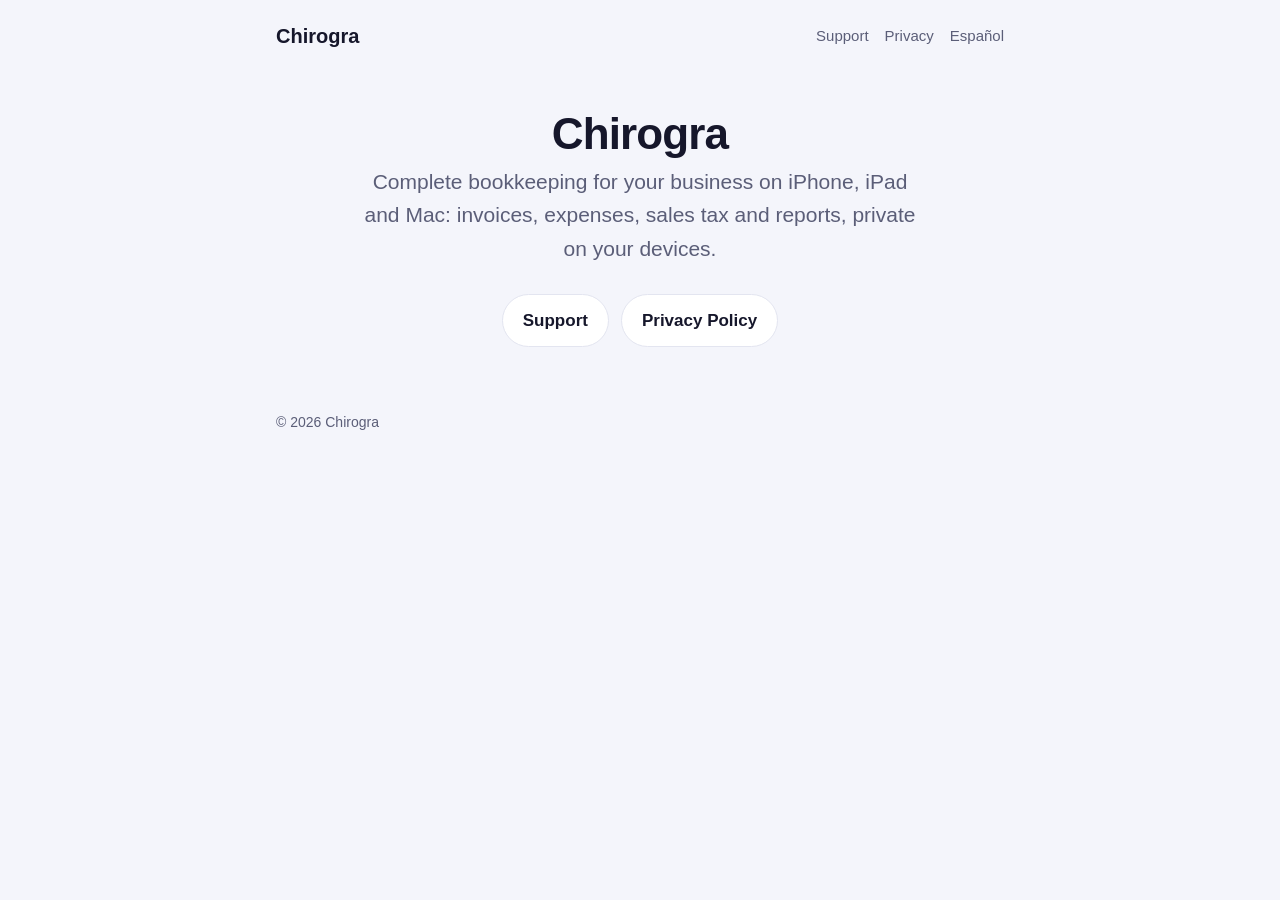
==== sitio/en/index.html @ 36f32762 "feat(sitio): portada, privacidad y soporte en español e inglés para la App Store - sitio/ con /priva" ====
<!doctype html>
<html lang="en">
<head>
<meta charset="utf-8">
<meta name="viewport" content="width=device-width, initial-scale=1">
<title>Chirogra · Bookkeeping for small business</title>
<meta name="description" content="Chirogra: complete bookkeeping for small businesses on iPhone, iPad and Mac. Invoices, expenses, sales tax and reports, private on your devices.">
<link rel="stylesheet" href="../estilos.css">
<link rel="alternate" hreflang="es" href="../">
</head>
<body>
<header class="sitio">
  <a class="marca" href="./">Chirogra</a>
  <nav><a href="../support/">Support</a><a href="../privacy/">Privacy</a><a href="../" lang="es">Español</a></nav>
</header>
<main class="portada">
  <h1>Chirogra</h1>
  <p class="lema">Complete bookkeeping for your business on iPhone, iPad and Mac: invoices, expenses, sales tax and reports, private on your devices.</p>
  <div class="enlaces">
    <a class="boton" href="../support/">Support</a>
    <a class="boton" href="../privacy/">Privacy Policy</a>
  </div>
</main>
<footer>© 2026 Chirogra</footer>
</body>
</html>
---- sitio/estilos.css ----
:root {
  --fondo: #f4f5fb;
  --superficie: #ffffff;
  --tinta: #16172b;
  --tinta2: #5b5e78;
  --marca: #3b3fd4;
  --borde: #e3e5f0;
  color-scheme: light dark;
}
@media (prefers-color-scheme: dark) {
  :root {
    --fondo: #0e0f1a;
    --superficie: #181a2a;
    --tinta: #f1f2fa;
    --tinta2: #a7aac4;
    --marca: #8f93ff;
    --borde: #2a2d44;
  }
}
* { box-sizing: border-box; }
body {
  margin: 0;
  background: var(--fondo);
  color: var(--tinta);
  font: 17px/1.6 -apple-system, BlinkMacSystemFont, "SF Pro Text", "Segoe UI", Roboto, sans-serif;
  -webkit-text-size-adjust: 100%;
}
main { max-width: 760px; margin: 0 auto; padding: 32px 16px 64px; }
header.sitio {
  max-width: 760px; margin: 0 auto; padding: 20px 16px 0;
  display: flex; align-items: center; justify-content: space-between; gap: 12px; flex-wrap: wrap;
}
header.sitio a.marca { color: var(--tinta); text-decoration: none; font-weight: 700; font-size: 20px; }
nav a { color: var(--tinta2); text-decoration: none; margin-left: 16px; font-size: 15px; }
nav a:hover, a { color: var(--marca); }
h1 { font-size: 34px; line-height: 1.2; margin: 8px 0 4px; letter-spacing: -0.02em; }
h2 { font-size: 21px; margin: 32px 0 8px; }
p, li { color: var(--tinta); }
.fecha, .nota { color: var(--tinta2); font-size: 15px; }
.tarjeta {
  background: var(--superficie); border: 1px solid var(--borde); border-radius: 18px;
  padding: 20px 22px; margin: 16px 0;
}
.portada { text-align: center; padding-top: 48px; }
.portada h1 { font-size: 44px; }
.portada .lema { font-size: 21px; color: var(--tinta2); margin: 0 auto 28px; max-width: 560px; }
.enlaces { display: flex; gap: 12px; justify-content: center; flex-wrap: wrap; }
.boton {
  display: inline-block; padding: 12px 20px; border-radius: 999px; text-decoration: none; font-weight: 600;
  background: var(--superficie); border: 1px solid var(--borde); color: var(--tinta);
}
footer { max-width: 760px; margin: 0 auto; padding: 0 16px 40px; color: var(--tinta2); font-size: 14px; }
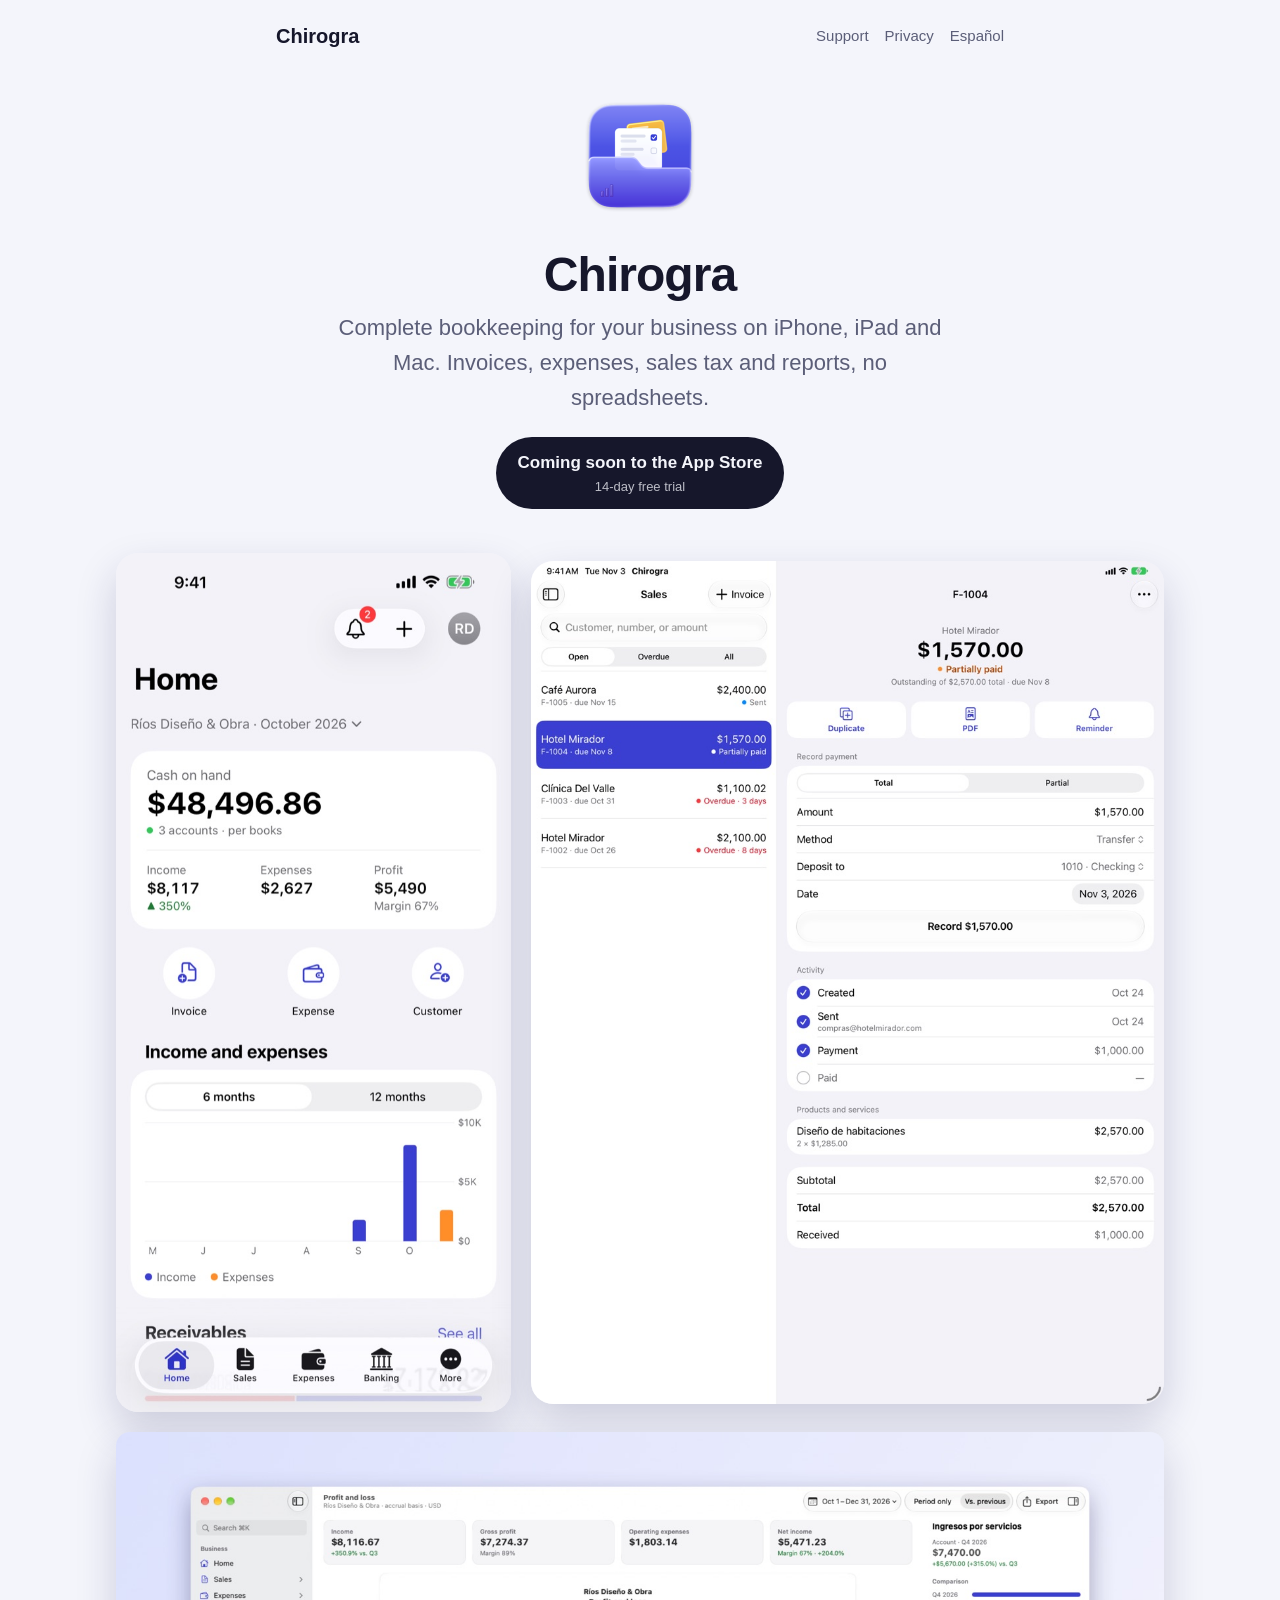
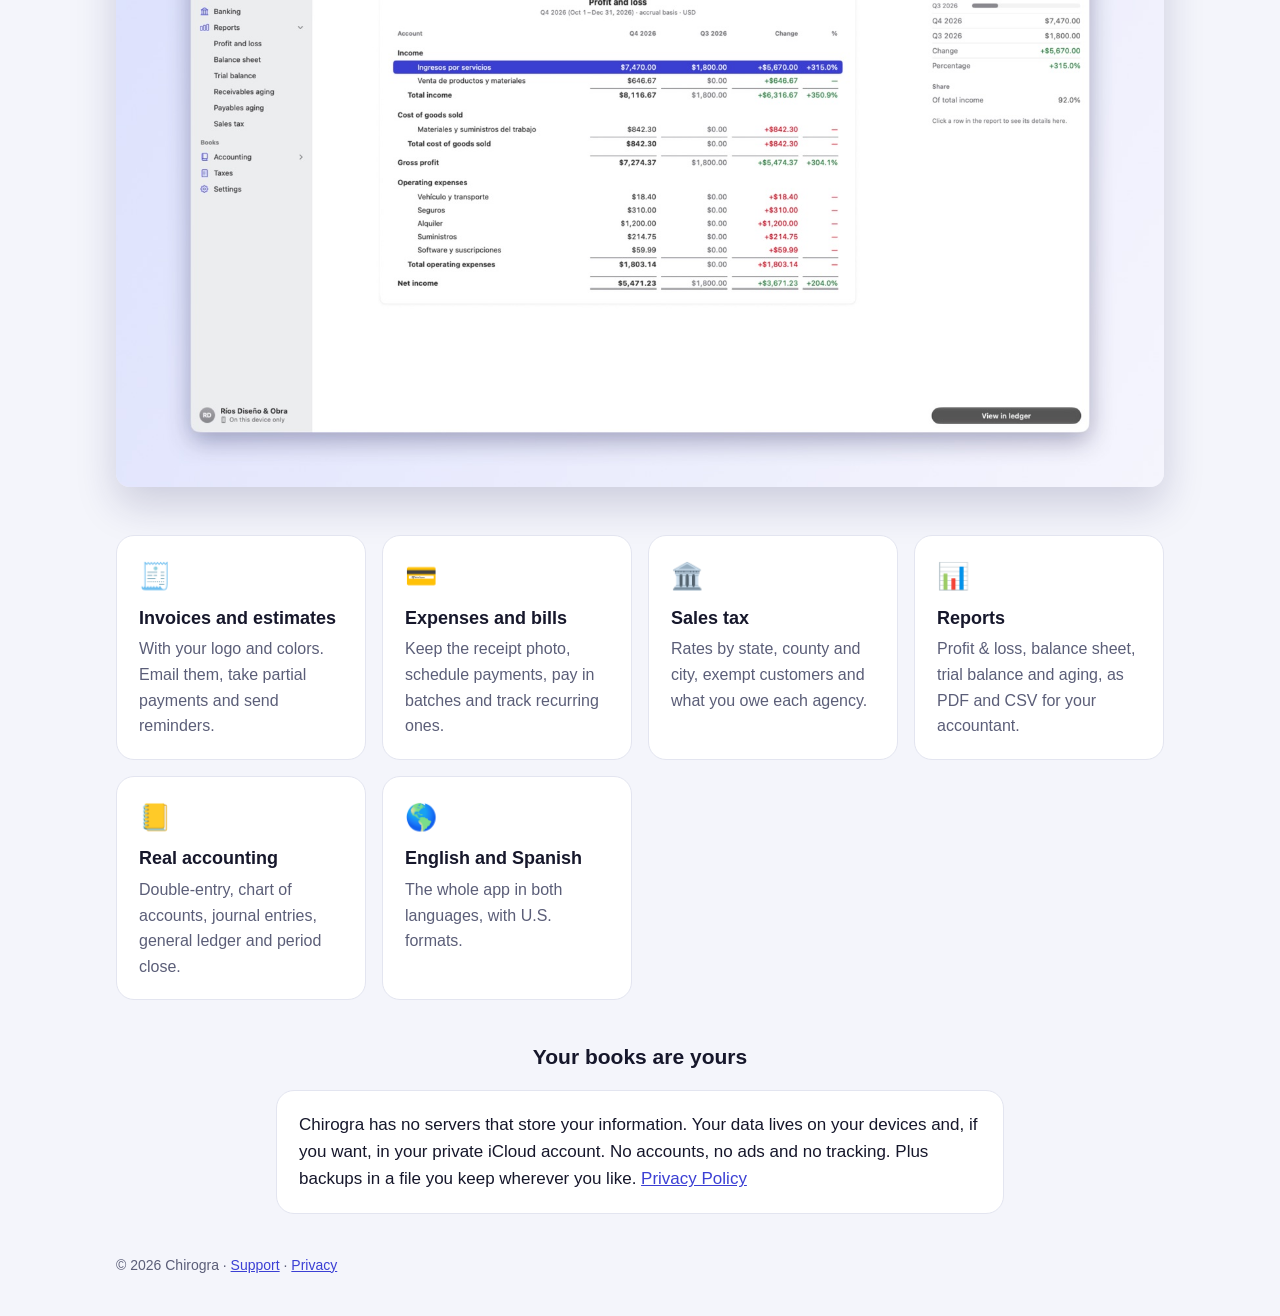
==== commit 30ee87d7: "feat(sitio): portada completa con ícono, capturas y funciones (es/en) Co-Authored-By: Claude Opus 5." ====
--- a/sitio/en/index.html
+++ b/sitio/en/index.html
@@ -5,22 +5,44 @@
 <meta name="viewport" content="width=device-width, initial-scale=1">
 <title>Chirogra · Bookkeeping for small business</title>
 <meta name="description" content="Chirogra: complete bookkeeping for small businesses on iPhone, iPad and Mac. Invoices, expenses, sales tax and reports, private on your devices.">
+<link rel="icon" href="../img/icono.png">
+<link rel="apple-touch-icon" href="../img/icono.png">
 <link rel="stylesheet" href="../estilos.css">
 <link rel="alternate" hreflang="es" href="../">
 </head>
 <body>
-<header class="sitio">
+<header class="sitio ancho">
   <a class="marca" href="./">Chirogra</a>
   <nav><a href="../support/">Support</a><a href="../privacy/">Privacy</a><a href="../" lang="es">Español</a></nav>
 </header>
-<main class="portada">
+
+<section class="heroe">
+  <img class="icono" src="../img/icono.png" alt="Chirogra icon" width="128" height="128">
   <h1>Chirogra</h1>
-  <p class="lema">Complete bookkeeping for your business on iPhone, iPad and Mac: invoices, expenses, sales tax and reports, private on your devices.</p>
-  <div class="enlaces">
-    <a class="boton" href="../support/">Support</a>
-    <a class="boton" href="../privacy/">Privacy Policy</a>
-  </div>
-</main>
-<footer>© 2026 Chirogra</footer>
+  <p class="lema">Complete bookkeeping for your business on iPhone, iPad and Mac. Invoices, expenses, sales tax and reports, no spreadsheets.</p>
+  <span class="insignia">Coming soon to the App Store<small>14-day free trial</small></span>
+</section>
+
+<section class="capturas" aria-label="Chirogra screenshots">
+  <img src="../img/iphone-en.jpg" alt="Chirogra Home on iPhone: cash, income, expenses and profit for the month" width="600" height="1303" loading="lazy">
+  <img src="../img/ipad-en.jpg" alt="Sales on iPad: the invoice list and one invoice with its payment" width="900" height="1200" loading="lazy">
+  <img class="mac" src="../img/mac-en.jpg" alt="Profit and loss on Mac, compared with the previous quarter" width="1600" height="1000" loading="lazy">
+</section>
+
+<section class="funciones">
+  <div class="tarjeta"><div class="simbolo">🧾</div><h3>Invoices and estimates</h3><p>With your logo and colors. Email them, take partial payments and send reminders.</p></div>
+  <div class="tarjeta"><div class="simbolo">💳</div><h3>Expenses and bills</h3><p>Keep the receipt photo, schedule payments, pay in batches and track recurring ones.</p></div>
+  <div class="tarjeta"><div class="simbolo">🏛️</div><h3>Sales tax</h3><p>Rates by state, county and city, exempt customers and what you owe each agency.</p></div>
+  <div class="tarjeta"><div class="simbolo">📊</div><h3>Reports</h3><p>Profit &amp; loss, balance sheet, trial balance and aging, as PDF and CSV for your accountant.</p></div>
+  <div class="tarjeta"><div class="simbolo">📒</div><h3>Real accounting</h3><p>Double-entry, chart of accounts, journal entries, general ledger and period close.</p></div>
+  <div class="tarjeta"><div class="simbolo">🌎</div><h3>English and Spanish</h3><p>The whole app in both languages, with U.S. formats.</p></div>
+</section>
+
+<section class="privado">
+  <h2>Your books are yours</h2>
+  <div class="tarjeta">Chirogra has no servers that store your information. Your data lives on your devices and, if you want, in your private iCloud account. No accounts, no ads and no tracking. Plus backups in a file you keep wherever you like. <a href="../privacy/">Privacy Policy</a></div>
+</section>
+
+<footer class="ancho" style="margin-top:40px">© 2026 Chirogra · <a href="../support/">Support</a> · <a href="../privacy/">Privacy</a></footer>
 </body>
 </html>
--- a/sitio/estilos.css
+++ b/sitio/estilos.css
@@ -50,3 +50,38 @@
   background: var(--superficie); border: 1px solid var(--borde); color: var(--tinta);
 }
 footer { max-width: 760px; margin: 0 auto; padding: 0 16px 40px; color: var(--tinta2); font-size: 14px; }
+
+/* Portada */
+.ancho { max-width: 1080px; }
+.heroe { text-align: center; padding: 40px 16px 8px; }
+.heroe img.icono { width: 128px; height: 128px; }
+.heroe h1 { font-size: 48px; margin: 18px 0 6px; }
+.heroe .lema { font-size: 22px; color: var(--tinta2); max-width: 620px; margin: 0 auto 22px; }
+.insignia {
+  display: inline-block; padding: 12px 22px; border-radius: 999px; font-weight: 600;
+  background: var(--tinta); color: var(--fondo); text-decoration: none;
+}
+.insignia small { display: block; font-weight: 500; opacity: .75; font-size: 13px; }
+.capturas {
+  display: grid; grid-template-columns: 1fr 1.6fr; gap: 20px; align-items: center;
+  max-width: 1080px; margin: 36px auto 0; padding: 0 16px;
+}
+.capturas img { width: 100%; height: auto; border-radius: 22px; box-shadow: 0 18px 40px rgba(30, 30, 90, .18); }
+.capturas .mac { grid-column: 1 / -1; border-radius: 14px; }
+.funciones {
+  display: grid; grid-template-columns: repeat(auto-fit, minmax(240px, 1fr)); gap: 16px;
+  max-width: 1080px; margin: 48px auto 0; padding: 0 16px;
+}
+.funciones .tarjeta { margin: 0; }
+.funciones h3 { margin: 6px 0 4px; font-size: 18px; }
+.funciones p { margin: 0; color: var(--tinta2); font-size: 16px; }
+.funciones .simbolo { font-size: 26px; }
+.privado { max-width: 760px; margin: 40px auto 0; padding: 0 16px; text-align: center; }
+.privado .tarjeta { text-align: left; }
+@media (max-width: 640px) {
+  .heroe h1 { font-size: 38px; }
+  .heroe .lema { font-size: 19px; }
+  .capturas { grid-template-columns: 1fr; justify-items: center; }
+  .capturas img { max-width: 340px; }
+  .capturas .mac { max-width: 100%; }
+}
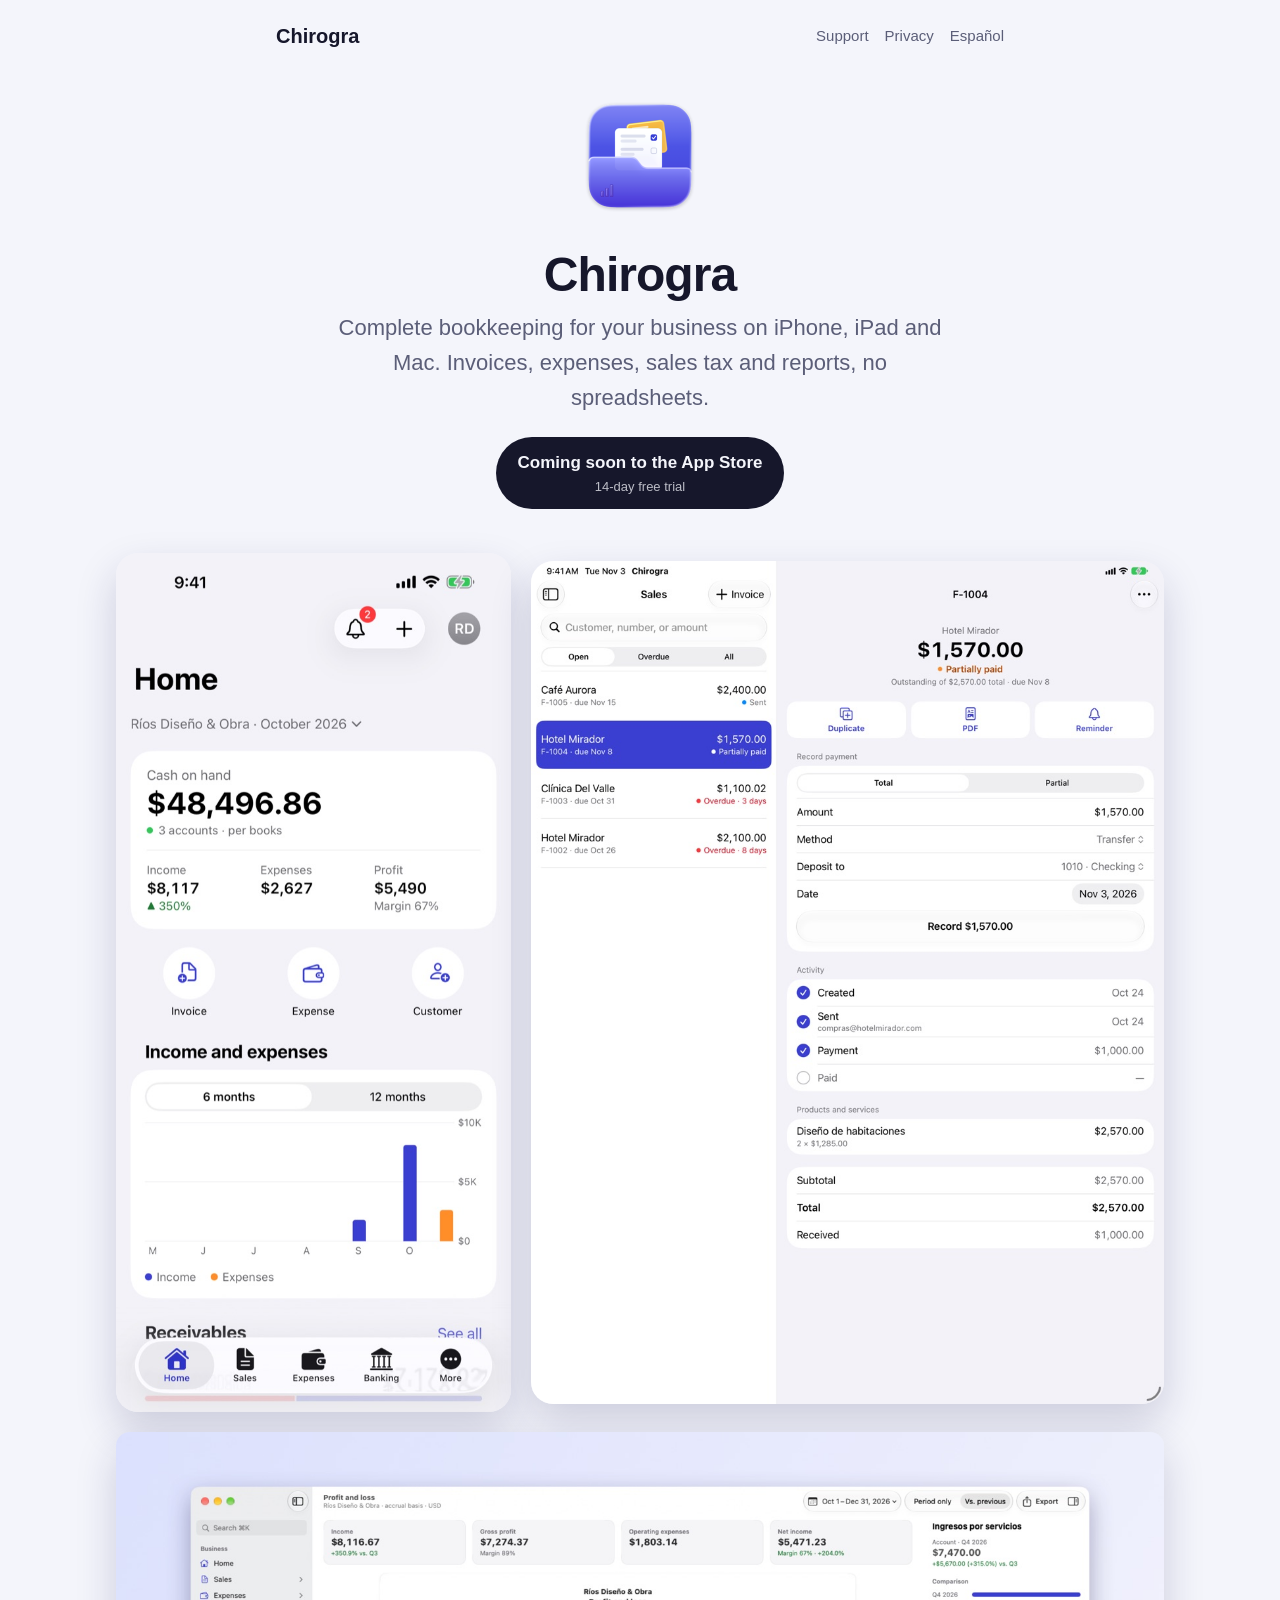
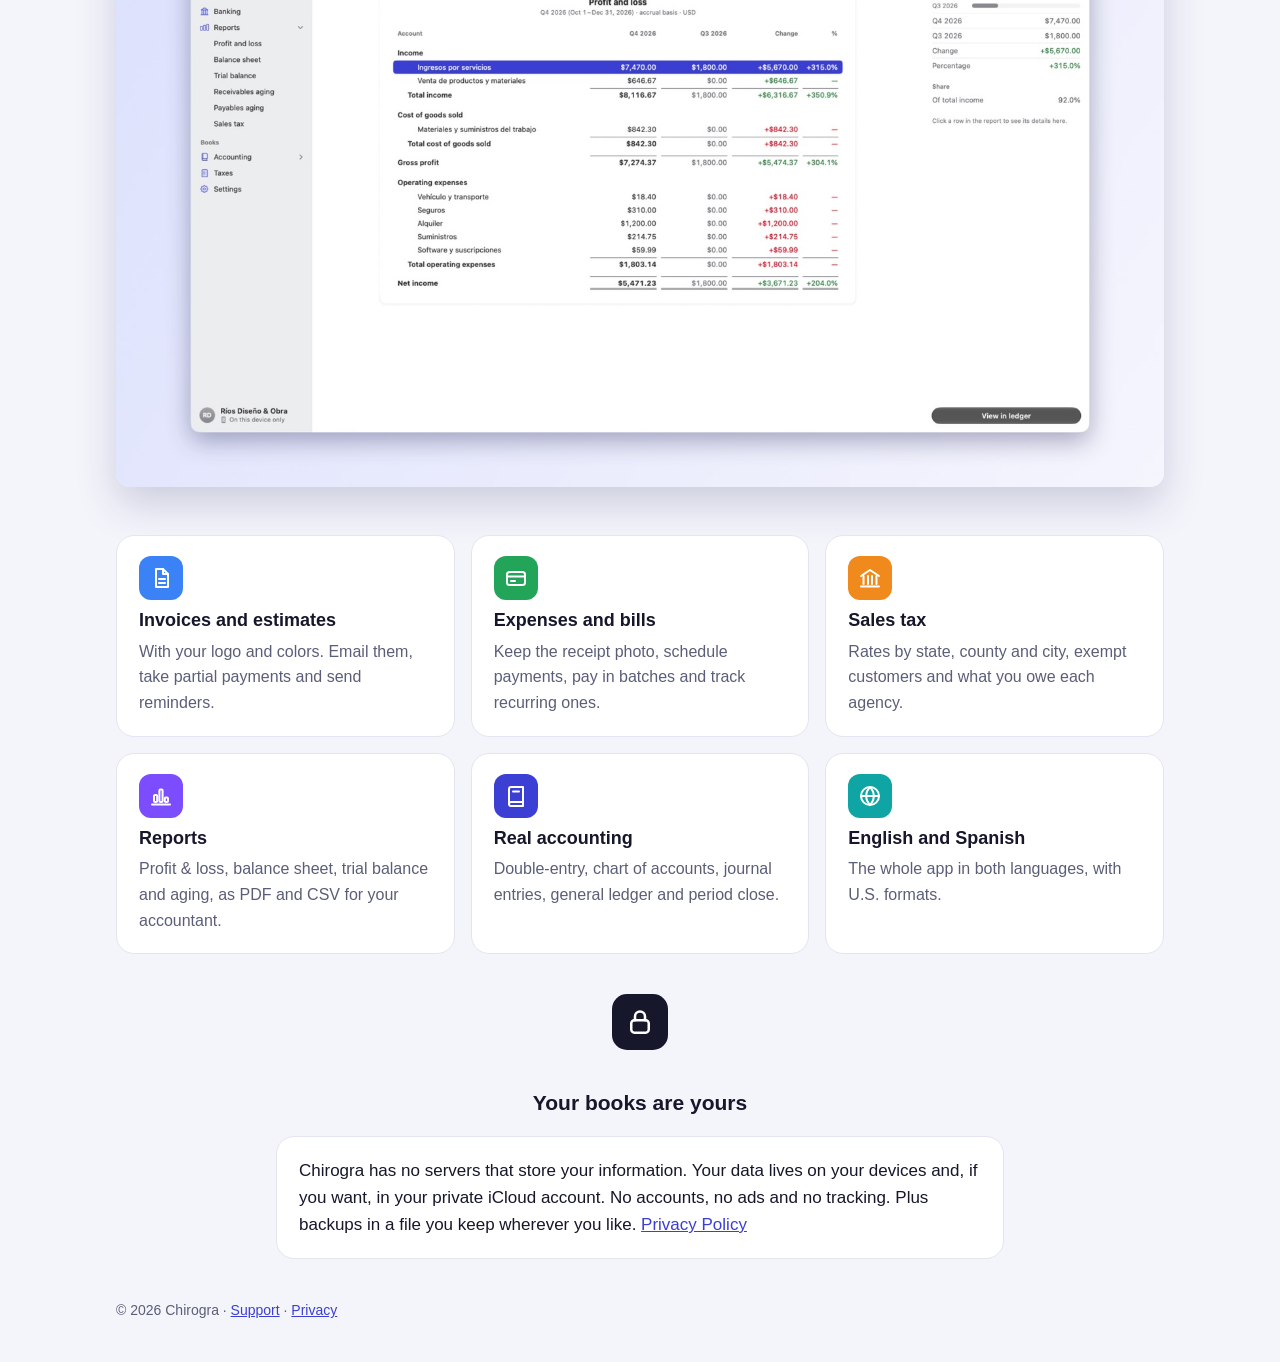
==== commit 623c5647: "feat: íconos vectoriales en la portada y enlace a chirogra.com/privacidad en la app - Portada: los e" ====
--- a/sitio/en/index.html
+++ b/sitio/en/index.html
@@ -30,16 +30,16 @@
 </section>
 
 <section class="funciones">
-  <div class="tarjeta"><div class="simbolo">🧾</div><h3>Invoices and estimates</h3><p>With your logo and colors. Email them, take partial payments and send reminders.</p></div>
-  <div class="tarjeta"><div class="simbolo">💳</div><h3>Expenses and bills</h3><p>Keep the receipt photo, schedule payments, pay in batches and track recurring ones.</p></div>
-  <div class="tarjeta"><div class="simbolo">🏛️</div><h3>Sales tax</h3><p>Rates by state, county and city, exempt customers and what you owe each agency.</p></div>
-  <div class="tarjeta"><div class="simbolo">📊</div><h3>Reports</h3><p>Profit &amp; loss, balance sheet, trial balance and aging, as PDF and CSV for your accountant.</p></div>
-  <div class="tarjeta"><div class="simbolo">📒</div><h3>Real accounting</h3><p>Double-entry, chart of accounts, journal entries, general ledger and period close.</p></div>
-  <div class="tarjeta"><div class="simbolo">🌎</div><h3>English and Spanish</h3><p>The whole app in both languages, with U.S. formats.</p></div>
+  <div class="tarjeta"><span class="simbolo" style="--c:#3b82f6" aria-hidden="true"><svg viewBox="0 0 24 24"><path d="M7 3h7l5 5v13H7z"/><path d="M14 3v5h5"/><path d="M10 13h6M10 17h6"/></svg></span><h3>Invoices and estimates</h3><p>With your logo and colors. Email them, take partial payments and send reminders.</p></div>
+  <div class="tarjeta"><span class="simbolo" style="--c:#22a559" aria-hidden="true"><svg viewBox="0 0 24 24"><rect x="3" y="6" width="18" height="13" rx="2.5"/><path d="M3 10.5h18"/><path d="M7 15h4"/></svg></span><h3>Expenses and bills</h3><p>Keep the receipt photo, schedule payments, pay in batches and track recurring ones.</p></div>
+  <div class="tarjeta"><span class="simbolo" style="--c:#f08a1c" aria-hidden="true"><svg viewBox="0 0 24 24"><path d="M3 10l9-6 9 6"/><path d="M5.5 10v8M10 10v8M14 10v8M18.5 10v8"/><path d="M3 20.5h18"/></svg></span><h3>Sales tax</h3><p>Rates by state, county and city, exempt customers and what you owe each agency.</p></div>
+  <div class="tarjeta"><span class="simbolo" style="--c:#7c4dff" aria-hidden="true"><svg viewBox="0 0 24 24"><path d="M3 20.5h18"/><rect x="5" y="11" width="3.2" height="7" rx="1"/><rect x="10.4" y="5.5" width="3.2" height="12.5" rx="1"/><rect x="15.8" y="13.5" width="3.2" height="4.5" rx="1"/></svg></span><h3>Reports</h3><p>Profit &amp; loss, balance sheet, trial balance and aging, as PDF and CSV for your accountant.</p></div>
+  <div class="tarjeta"><span class="simbolo" style="--c:#3b3fd4" aria-hidden="true"><svg viewBox="0 0 24 24"><path d="M5 5a2 2 0 0 1 2-2h12v15H7a2 2 0 0 0-2 2z"/><path d="M5 20a2 2 0 0 0 2 2h12v-4"/><path d="M9 7.5h6"/></svg></span><h3>Real accounting</h3><p>Double-entry, chart of accounts, journal entries, general ledger and period close.</p></div>
+  <div class="tarjeta"><span class="simbolo" style="--c:#0ea5a4" aria-hidden="true"><svg viewBox="0 0 24 24"><circle cx="12" cy="12" r="9"/><path d="M3 12h18"/><path d="M12 3c2.5 2.6 3.8 5.6 3.8 9s-1.3 6.4-3.8 9c-2.5-2.6-3.8-5.6-3.8-9S9.5 5.6 12 3z"/></svg></span><h3>English and Spanish</h3><p>The whole app in both languages, with U.S. formats.</p></div>
 </section>
 
 <section class="privado">
-  <h2>Your books are yours</h2>
+  <span class="simbolo grande" style="--c:#16172b" aria-hidden="true"><svg viewBox="0 0 24 24"><rect x="5" y="10.5" width="14" height="10" rx="2.5"/><path d="M8 10.5V7.5a4 4 0 0 1 8 0v3"/></svg></span><h2>Your books are yours</h2>
   <div class="tarjeta">Chirogra has no servers that store your information. Your data lives on your devices and, if you want, in your private iCloud account. No accounts, no ads and no tracking. Plus backups in a file you keep wherever you like. <a href="../privacy/">Privacy Policy</a></div>
 </section>
 
--- a/sitio/estilos.css
+++ b/sitio/estilos.css
@@ -69,13 +69,20 @@
 .capturas img { width: 100%; height: auto; border-radius: 22px; box-shadow: 0 18px 40px rgba(30, 30, 90, .18); }
 .capturas .mac { grid-column: 1 / -1; border-radius: 14px; }
 .funciones {
-  display: grid; grid-template-columns: repeat(auto-fit, minmax(240px, 1fr)); gap: 16px;
+  display: grid; grid-template-columns: repeat(auto-fit, minmax(300px, 1fr)); gap: 16px;
   max-width: 1080px; margin: 48px auto 0; padding: 0 16px;
 }
 .funciones .tarjeta { margin: 0; }
 .funciones h3 { margin: 6px 0 4px; font-size: 18px; }
 .funciones p { margin: 0; color: var(--tinta2); font-size: 16px; }
-.funciones .simbolo { font-size: 26px; }
+.simbolo {
+  display: inline-grid; place-items: center; width: 44px; height: 44px; border-radius: 12px;
+  background: var(--c, var(--marca)); color: #fff;
+}
+.simbolo svg { width: 24px; height: 24px; fill: none; stroke: currentColor; stroke-width: 2; stroke-linecap: round; stroke-linejoin: round; }
+.simbolo.grande { width: 56px; height: 56px; border-radius: 15px; margin-bottom: 4px; }
+.simbolo.grande svg { width: 30px; height: 30px; }
+@media (prefers-color-scheme: dark) { .privado .simbolo { background: var(--marca); } }
 .privado { max-width: 760px; margin: 40px auto 0; padding: 0 16px; text-align: center; }
 .privado .tarjeta { text-align: left; }
 @media (max-width: 640px) {
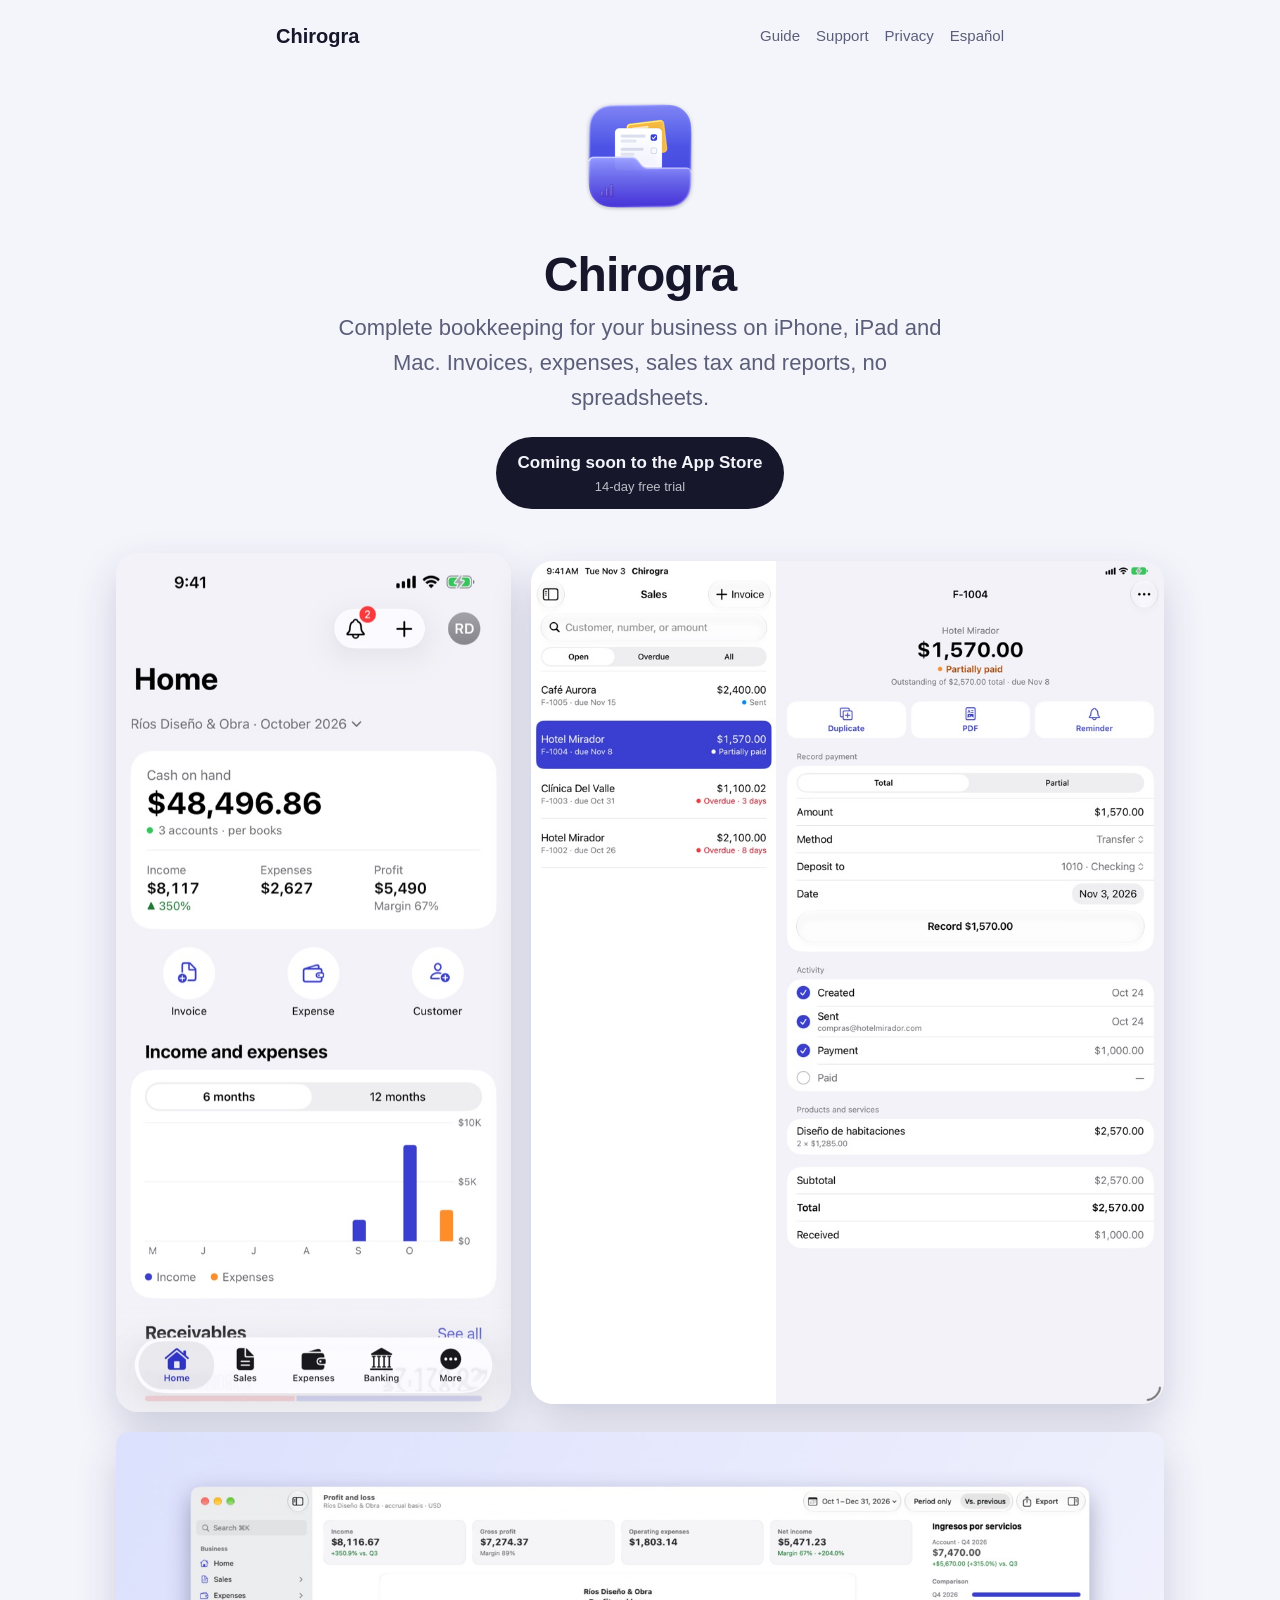
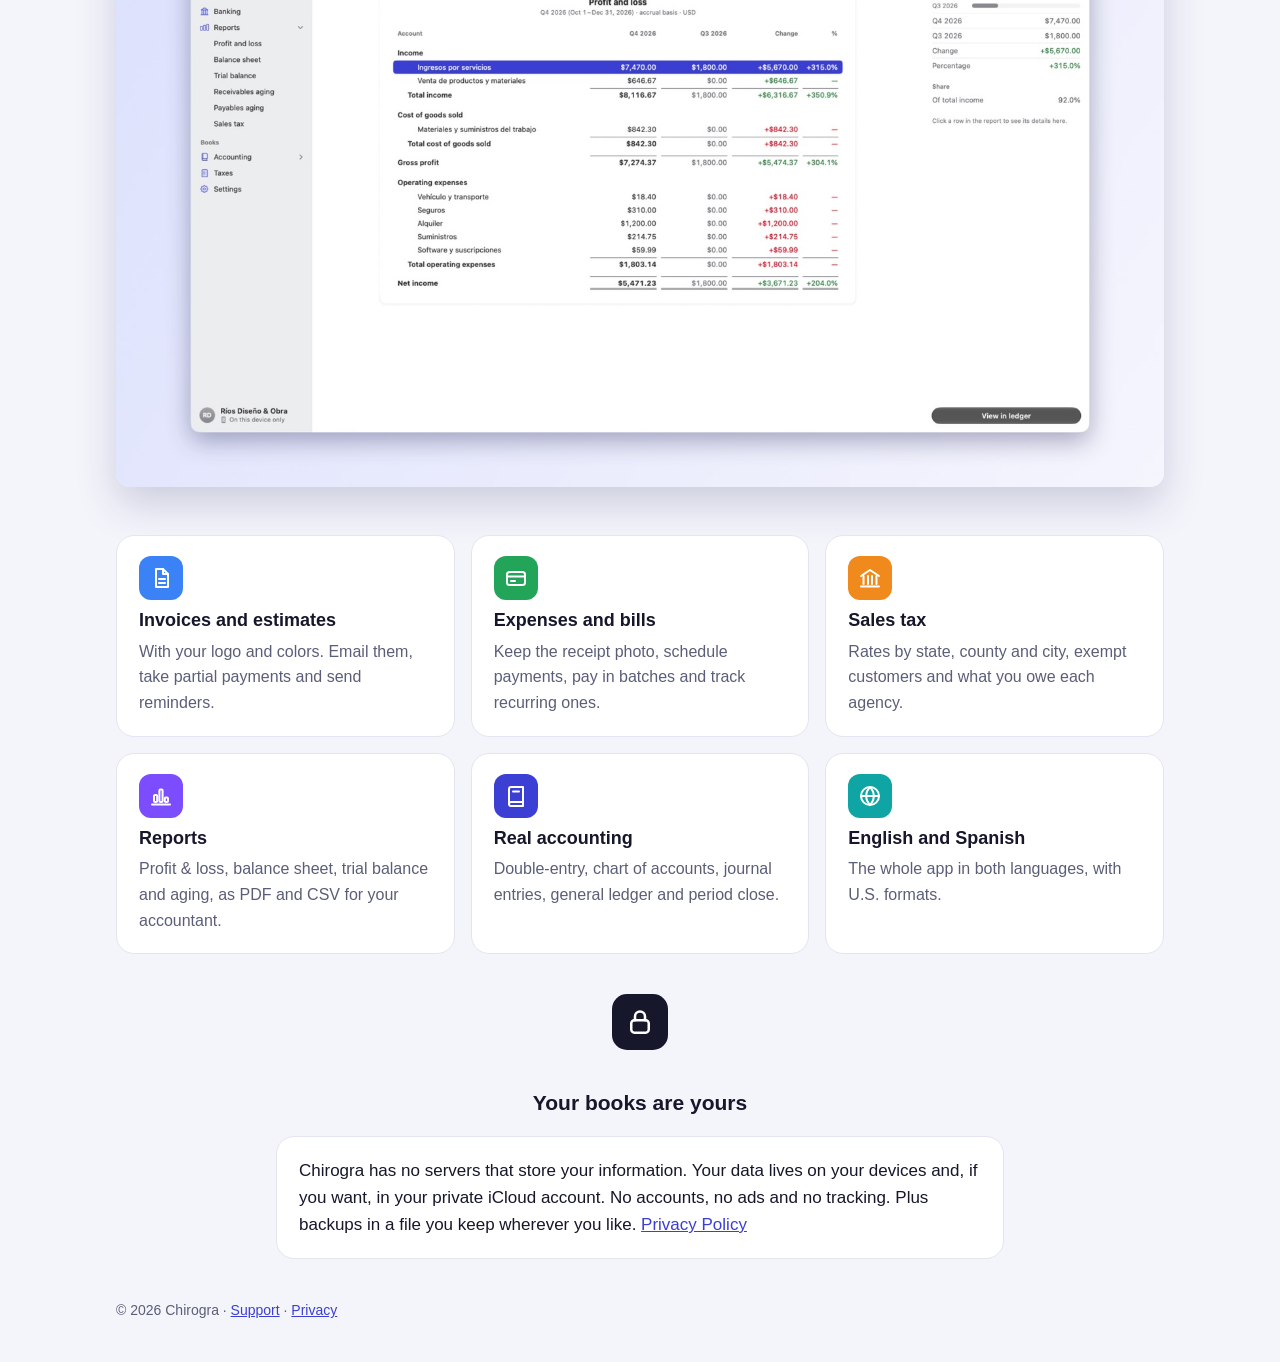
==== commit b6dab312: "feat(sitio): guía de uso en español e inglés con capturas del Mac /guia y /guide: 13 secciones, de c" ====
--- a/sitio/en/index.html
+++ b/sitio/en/index.html
@@ -13,7 +13,7 @@
 <body>
 <header class="sitio ancho">
   <a class="marca" href="./">Chirogra</a>
-  <nav><a href="../support/">Support</a><a href="../privacy/">Privacy</a><a href="../" lang="es">Español</a></nav>
+  <nav><a href="../guide/">Guide</a><a href="../support/">Support</a><a href="../privacy/">Privacy</a><a href="../" lang="es">Español</a></nav>
 </header>
 
 <section class="heroe">
--- a/sitio/estilos.css
+++ b/sitio/estilos.css
@@ -92,3 +92,31 @@
   .capturas img { max-width: 340px; }
   .capturas .mac { max-width: 100%; }
 }
+
+/* Guía */
+.guia main { max-width: 880px; }
+.guia .entrada { font-size: 19px; color: var(--tinta2); margin: 4px 0 20px; }
+.indice { columns: 2 260px; column-gap: 24px; padding: 18px 22px 18px 40px; }
+.indice li { margin: 2px 0; break-inside: avoid; }
+.guia h2 { font-size: 26px; margin: 56px 0 8px; padding-top: 8px; border-top: 1px solid var(--borde); scroll-margin-top: 16px; }
+.guia h3 { font-size: 19px; margin: 28px 0 6px; }
+.guia figure { margin: 18px 0 26px; }
+.guia figure img {
+  display: block; width: 100%; height: auto; border-radius: 12px; border: 1px solid var(--borde);
+  box-shadow: 0 12px 30px rgba(30, 30, 90, .12); background: #fff;
+}
+.guia figure.hoja img { max-width: 560px; margin: 0 auto; }
+.guia figure.media img { max-width: 680px; margin: 0 auto; }
+.guia figcaption { color: var(--tinta2); font-size: 14px; text-align: center; margin-top: 8px; }
+.donde {
+  background: var(--superficie); border: 1px solid var(--borde); border-left: 4px solid var(--marca);
+  border-radius: 12px; padding: 10px 16px; font-size: 15px; color: var(--tinta2); margin: 12px 0;
+}
+.donde strong { color: var(--tinta); }
+.guia ol li, .guia ul li { margin: 4px 0; }
+kbd {
+  font: 600 13px/1 -apple-system, BlinkMacSystemFont, sans-serif; padding: 2px 6px; border-radius: 6px;
+  border: 1px solid var(--borde); background: var(--superficie);
+}
+.guia header.sitio, .guia footer { max-width: 880px; }
+.guia figure a { display: block; }
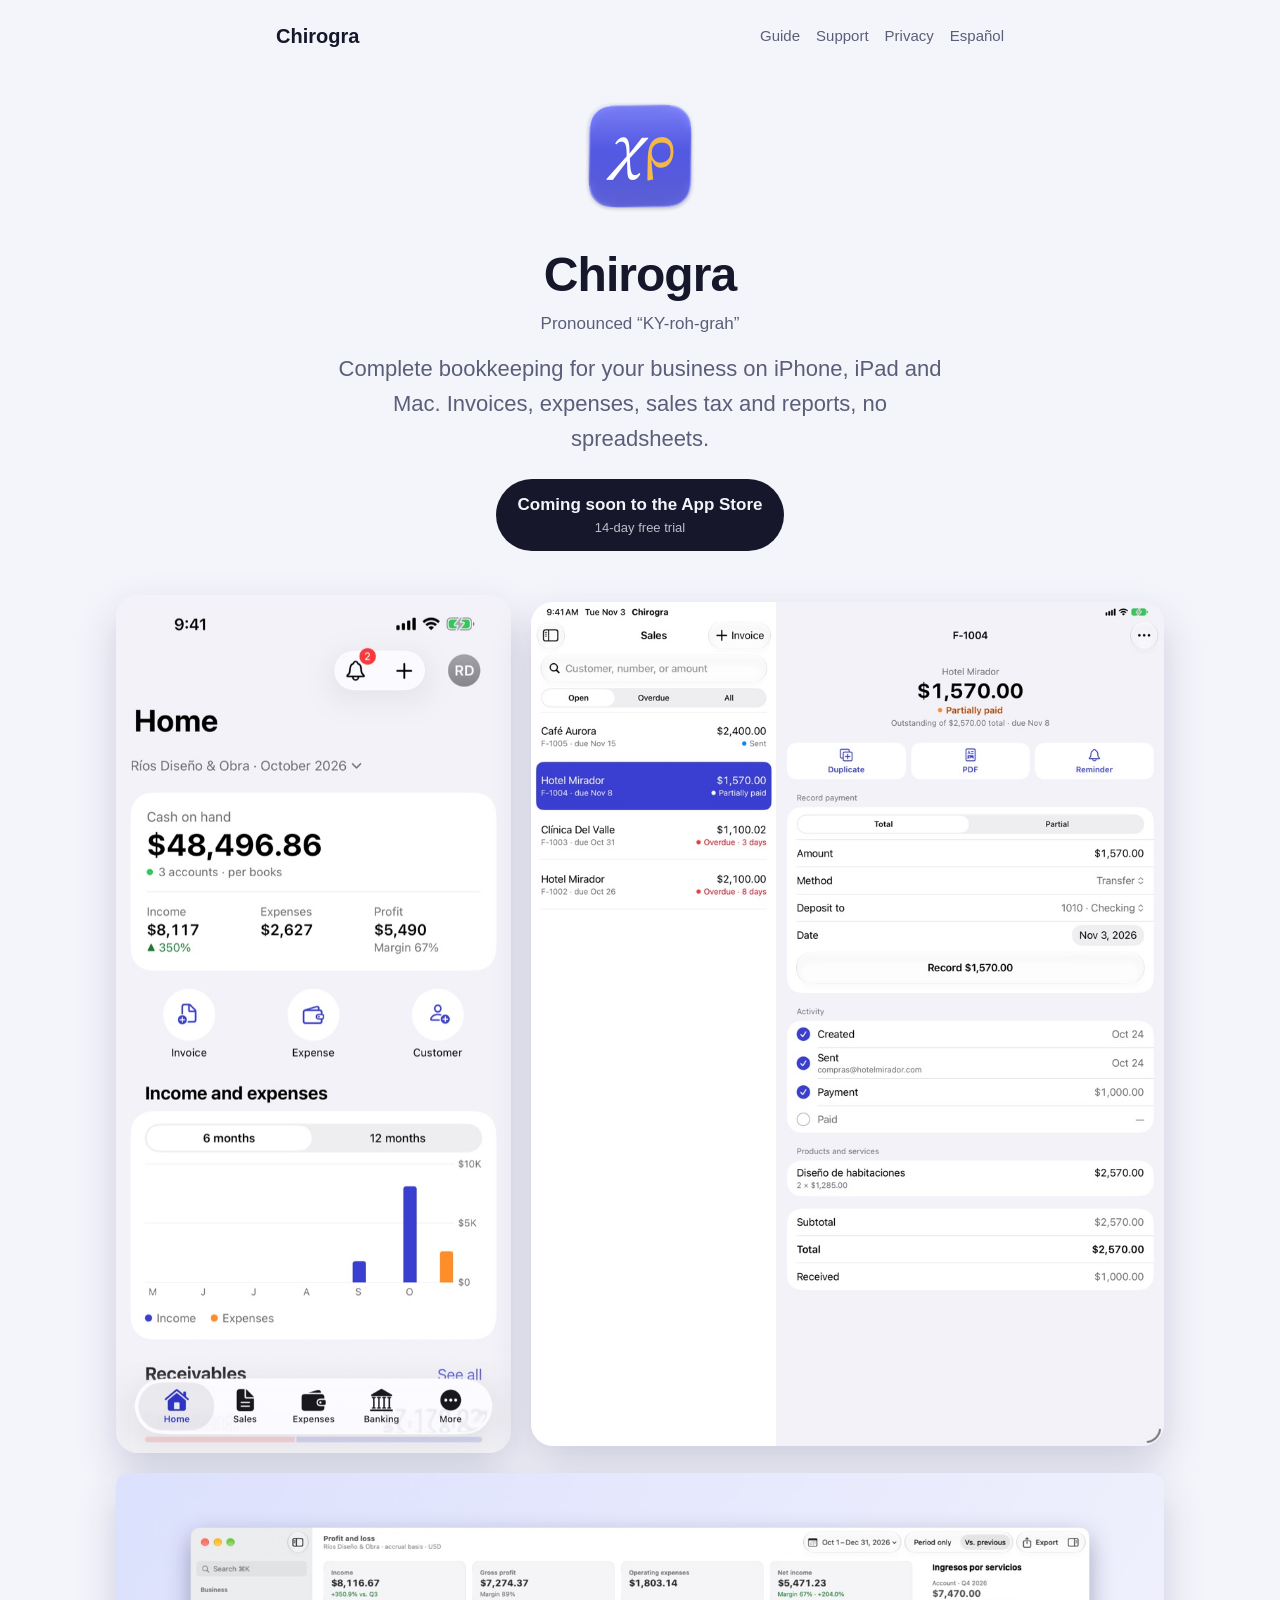
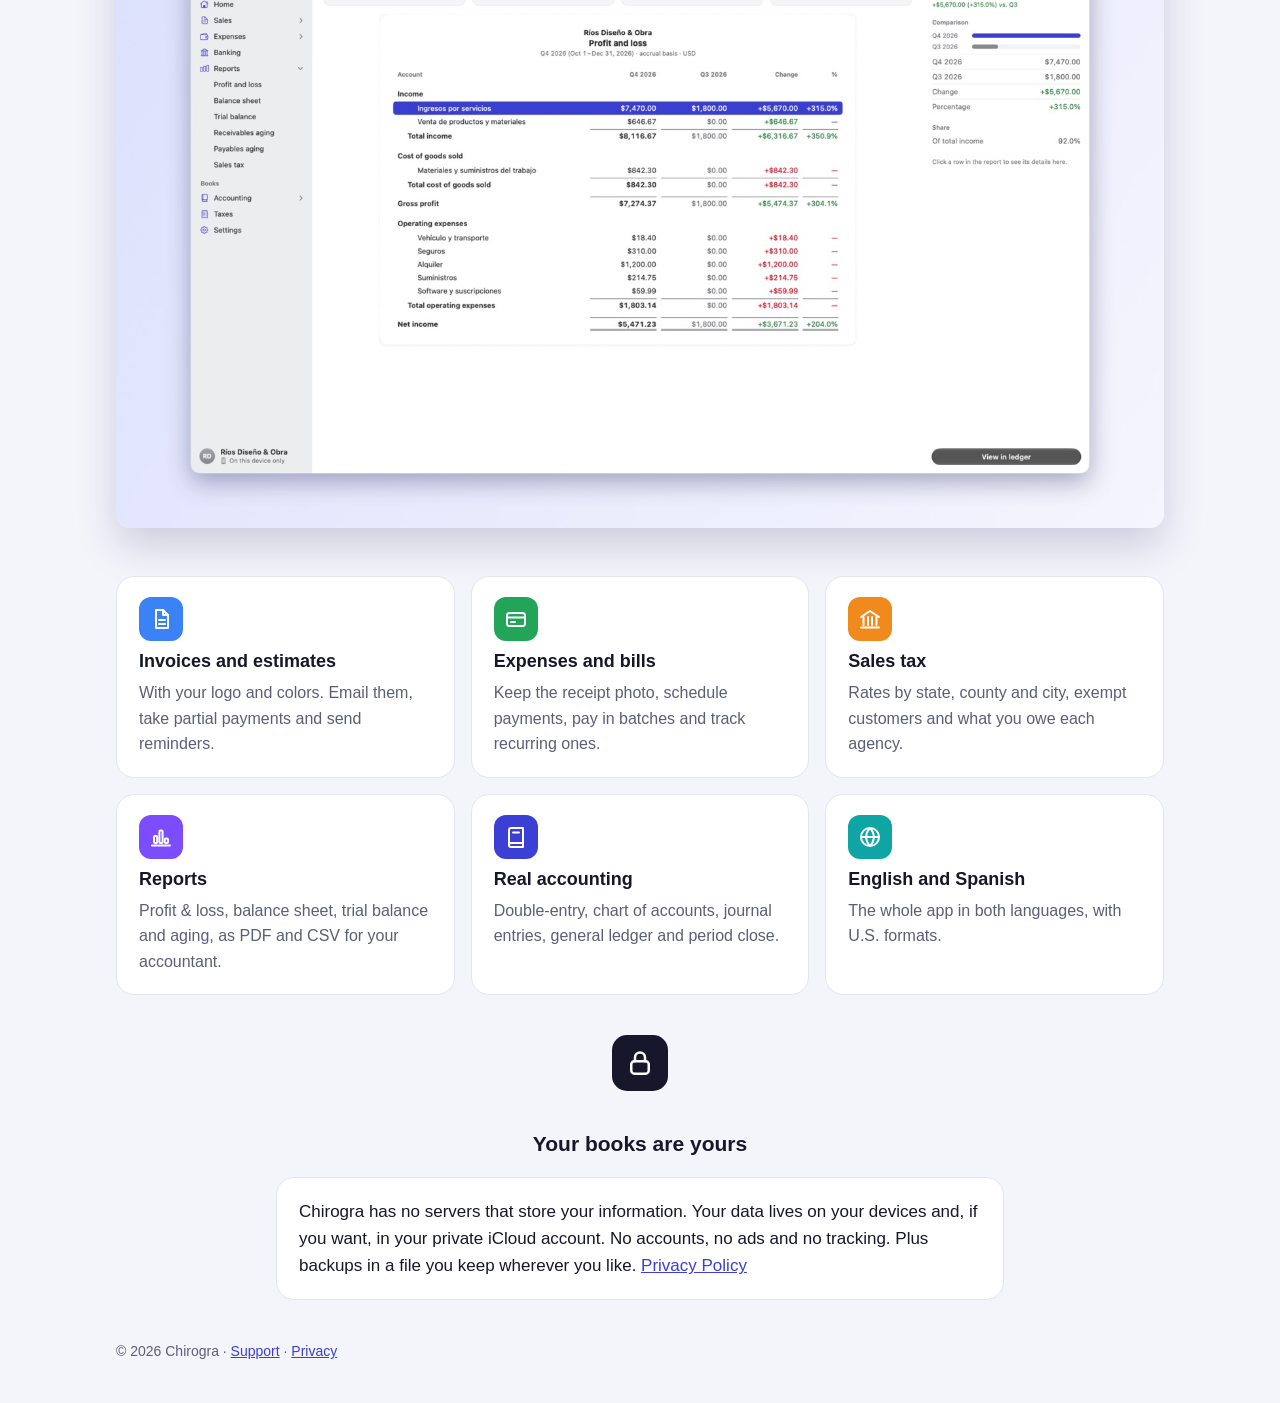
==== commit 292f269b: "Build 49 (1.3.0): arreglos de los testers de Userbrain - Uso libre de 7 días antes de pedir la suscr" ====
--- a/sitio/en/index.html
+++ b/sitio/en/index.html
@@ -19,6 +19,7 @@
 <section class="heroe">
   <img class="icono" src="../img/icono.png" alt="Chirogra icon" width="128" height="128">
   <h1>Chirogra</h1>
+  <p class="pronuncia">Pronounced “KY-roh-grah”</p>
   <p class="lema">Complete bookkeeping for your business on iPhone, iPad and Mac. Invoices, expenses, sales tax and reports, no spreadsheets.</p>
   <span class="insignia">Coming soon to the App Store<small>14-day free trial</small></span>
 </section>
--- a/sitio/estilos.css
+++ b/sitio/estilos.css
@@ -56,6 +56,7 @@
 .heroe { text-align: center; padding: 40px 16px 8px; }
 .heroe img.icono { width: 128px; height: 128px; }
 .heroe h1 { font-size: 48px; margin: 18px 0 6px; }
+.heroe .pronuncia { font-size: 17px; color: var(--tinta2); margin: 0 0 14px; }
 .heroe .lema { font-size: 22px; color: var(--tinta2); max-width: 620px; margin: 0 auto 22px; }
 .insignia {
   display: inline-block; padding: 12px 22px; border-radius: 999px; font-weight: 600;
@@ -120,3 +121,14 @@
 }
 .guia header.sitio, .guia footer { max-width: 880px; }
 .guia figure a { display: block; }
+
+/* Glosario de la guía: término en negrita y su definición debajo, en una tarjeta por menú. */
+dl.glosario {
+  background: var(--superficie); border: 1px solid var(--borde); border-radius: 18px;
+  padding: 6px 22px; margin: 12px 0 24px;
+}
+dl.glosario dt { font-weight: 650; margin-top: 14px; }
+dl.glosario dd { margin: 2px 0 14px; color: var(--tinta); }
+dl.glosario dd + dt { border-top: 1px solid var(--borde); padding-top: 14px; }
+dl.glosario dd ul { margin: 6px 0 0; padding-left: 20px; }
+h3[id^="glosario-"], h3[id^="glossary-"] { margin-top: 24px; }
